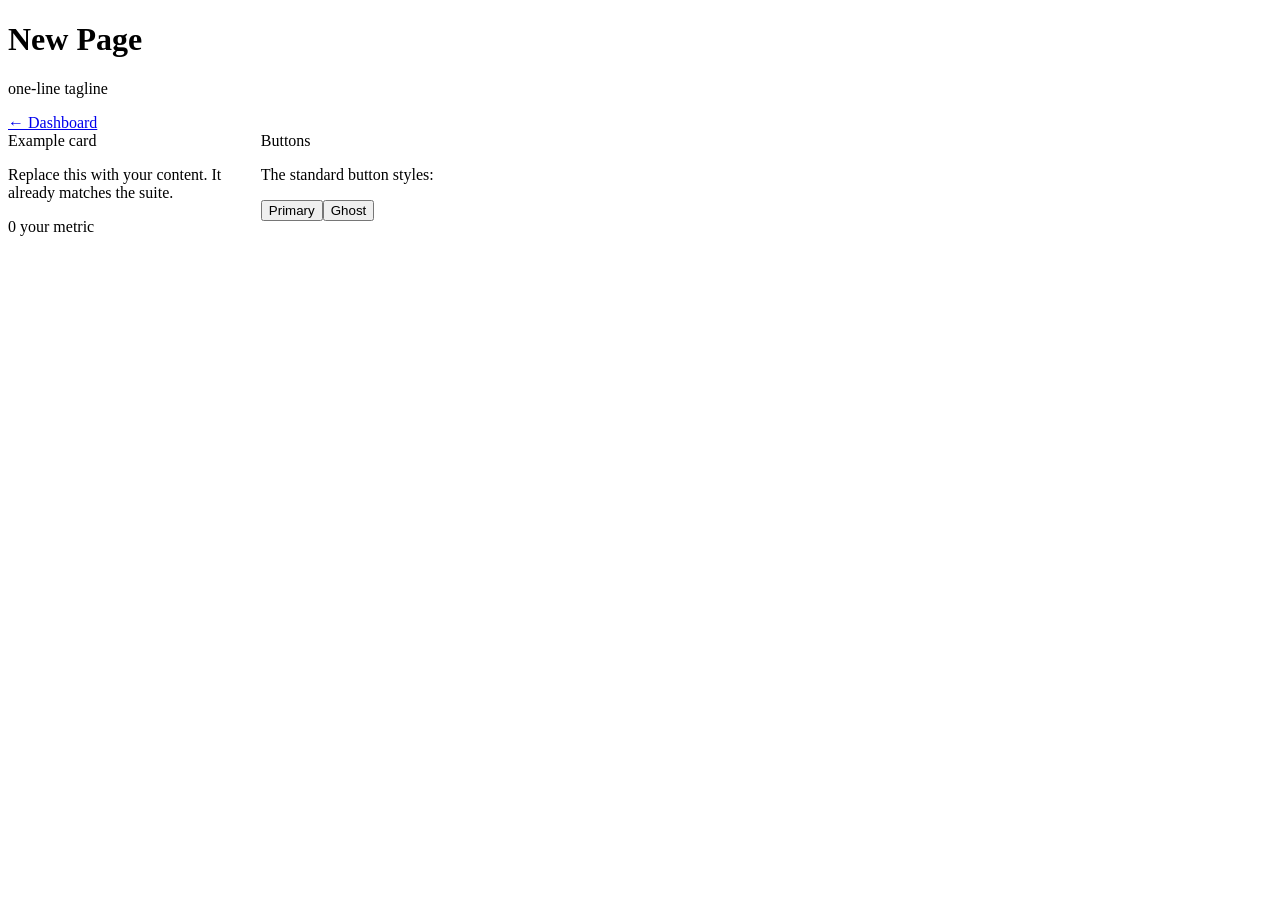
==== _template.html @ 1918a529 "Personalize dashboard and switch AI to OpenAI" ====
<!DOCTYPE html>
<html lang="en">
<head>
<meta charset="UTF-8" />
<meta name="viewport" content="width=device-width, initial-scale=1, viewport-fit=cover" />
<link rel="manifest" href="manifest.webmanifest" />
<meta name="theme-color" content="#0C0C12" />
<meta name="mobile-web-app-capable" content="yes" />
<meta name="apple-mobile-web-app-capable" content="yes" />
<meta name="apple-mobile-web-app-status-bar-style" content="black-translucent" />
<meta name="apple-mobile-web-app-title" content="Patron" />
<link rel="apple-touch-icon" href="apple-touch-icon.png" />
<link rel="icon" type="image/svg+xml" href="icon.svg" />
<link rel="icon" type="image/png" sizes="192x192" href="icon-192.png" />

<!-- 1. CHANGE THE TITLE to your page's name -->
<title>New Page · Dashboard</title>

<!-- Fonts used by the design system (keep as-is) -->
<link rel="preconnect" href="https://fonts.googleapis.com" />
<link rel="preconnect" href="https://fonts.gstatic.com" crossorigin />
<link href="https://fonts.googleapis.com/css2?family=Space+Grotesk:wght@400;500;600;700&family=Hanken+Grotesk:wght@400;500;600;700;800&family=JetBrains+Mono:wght@400;500;600;700&display=swap" rel="stylesheet" />

<!-- Sets the saved theme before paint so there's no flash (keep as-is) -->
<script>try{document.documentElement.setAttribute("data-theme",localStorage.getItem("patron_theme")||"nocturne");}catch(e){document.documentElement.setAttribute("data-theme","nocturne");}</script>

<!-- The shared design system. This one line gives you all the
     colors, fonts, themes, buttons, cards, modals and form styles. -->
<link rel="stylesheet" href="theme.css" />

<!-- Add your page-specific styles here (optional). Always reuse the
     tokens (var(--brand), var(--space-4), etc.) so you stay on-brand. -->
<style>
  /* example: a simple responsive grid for your content cards */
  .grid { display:grid; grid-template-columns: repeat(auto-fill, minmax(220px, 1fr)); gap: var(--space-4); }
</style>
</head>
<body>
<main class="page grain-overlay">
  <div class="shell">

    <!-- HEADER: title on the left, back-link + theme switcher on the right.
         #themeSeg is filled in by theme.js at the bottom of this file. -->
    <header class="header">
      <div>
        <!-- 2. CHANGE the title + subtitle -->
        <h1 class="title">New Page</h1>
        <p class="subtitle">one-line tagline</p>
      </div>
      <div class="headerControls">
        <a class="backLink" href="index.html">← Dashboard</a>
        <span id="themeSeg"></span>
      </div>
    </header>

    <!-- 3. BUILD YOUR PAGE HERE. Use the shared classes:
         .card  .btn .btn-primary .btn-ghost  .fieldInput  etc. -->
    <div class="grid">
      <section class="card">
        <span class="cardName">Example card</span>
        <p class="cardTag">Replace this with your content. It already matches the suite.</p>
        <div class="cardStat">
          <span class="cardStatValue">0</span>
          <span class="cardStatLabel">your metric</span>
        </div>
      </section>

      <section class="card">
        <span class="cardName">Buttons</span>
        <p class="cardTag">The standard button styles:</p>
        <div style="display:flex; gap:var(--space-2); flex-wrap:wrap;">
          <button class="btn btn-primary">Primary</button>
          <button class="btn btn-ghost">Ghost</button>
        </div>
      </section>
    </div>

  </div>
</main>

<!-- Shared theme engine — wires up the switcher + remembers the choice. -->
<script src="theme.js"></script>
<script>
  // Render the theme switcher into the header.
  document.getElementById('themeSeg').innerHTML = Patron.switcherHtml();

  /* ---- Your page's JavaScript goes here. ----
     Tip: persist data the same way the other pages do, with a
     uniquely-named localStorage key, e.g. 'mypage_standalone_v1'. */
</script>
</body>
</html>
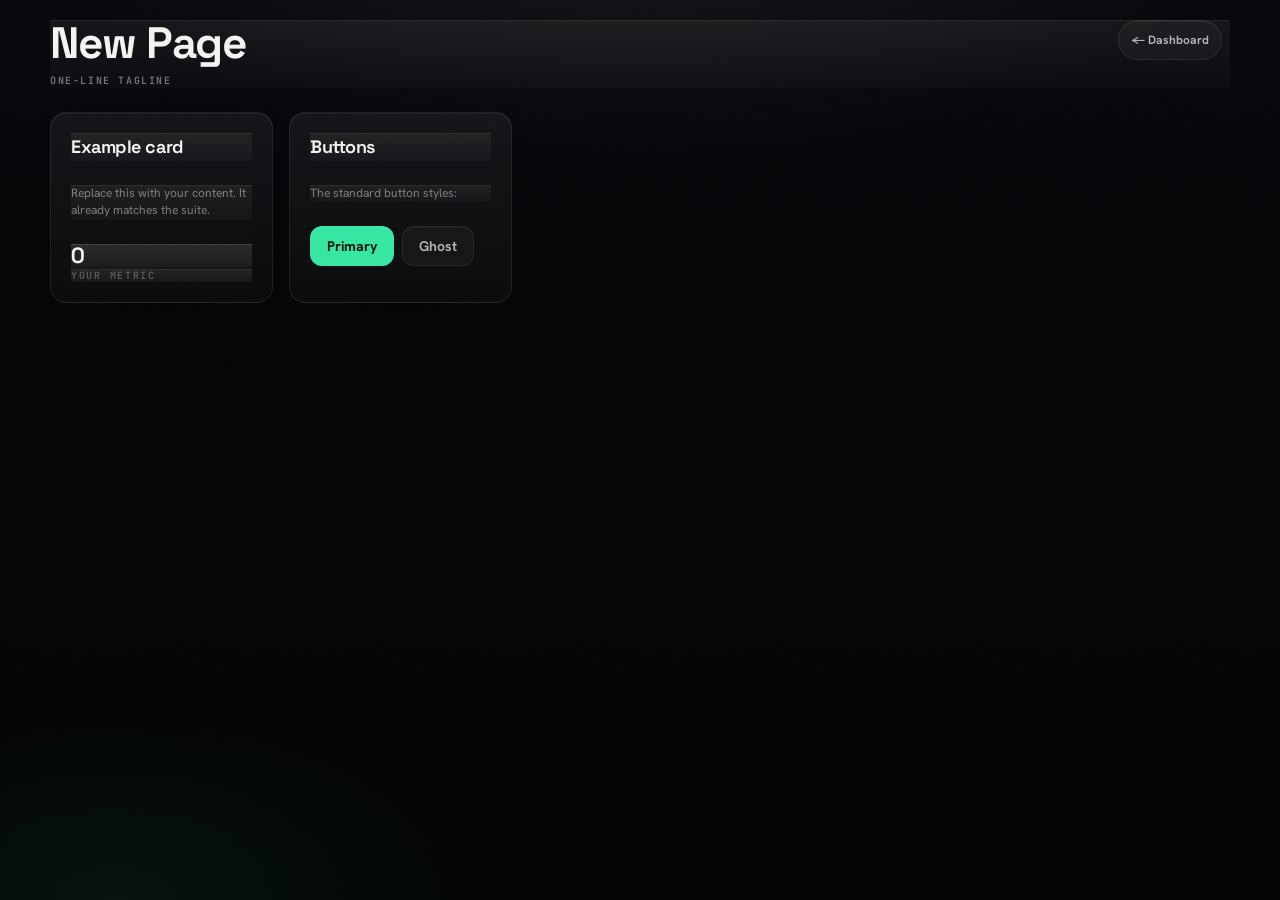
==== commit a7379c20: "Apply cohesive premium dark UI" ====
--- a/_template.html
+++ b/_template.html
@@ -34,6 +34,7 @@
   /* example: a simple responsive grid for your content cards */
   .grid { display:grid; grid-template-columns: repeat(auto-fill, minmax(220px, 1fr)); gap: var(--space-4); }
 </style>
+<link rel="stylesheet" href="fey.css" />
 </head>
 <body>
 <main class="page grain-overlay">
--- a/theme.css
+++ b/theme.css
@@ -0,0 +1,1456 @@
+/* ============================================================
+ * theme.css — Dashboard OS shared design system.
+ *
+ * Phase 1 foundation only: tokens + reusable classes. Existing
+ * page-level CSS can continue to work, because the legacy token and
+ * class names are preserved as aliases where practical.
+ * ============================================================ */
+
+/* ---- Obsidian Atlas tokens: premium near-black OS ---- */
+:root {
+  color-scheme: dark;
+
+  /* Color: backgrounds */
+  --os-bg-0: #050507;
+  --os-bg-1: #08090d;
+  --os-bg-2: #0d0e14;
+  --os-bg-3: #13151c;
+  --os-bg-elevated: rgba(19, 21, 28, 0.92);
+
+  /* Color: glass + surfaces */
+  --os-glass-1: rgba(255, 255, 255, 0.035);
+  --os-glass-2: rgba(255, 255, 255, 0.055);
+  --os-glass-3: rgba(255, 255, 255, 0.078);
+  --os-glass-strong: rgba(255, 255, 255, 0.105);
+  --os-frost: rgba(12, 13, 18, 0.72);
+
+  /* Color: text */
+  --os-text-1: #f4f4f6;
+  --os-text-2: rgba(244, 244, 246, 0.76);
+  --os-text-3: rgba(244, 244, 246, 0.54);
+  --os-text-4: rgba(244, 244, 246, 0.34);
+  --os-text-invert: #08090d;
+
+  /* Color: borders */
+  --os-border-1: rgba(255, 255, 255, 0.075);
+  --os-border-2: rgba(255, 255, 255, 0.13);
+  --os-border-3: rgba(255, 255, 255, 0.19);
+  --os-hairline: rgba(255, 255, 255, 0.055);
+
+  /* Color: accents */
+  --os-accent: #8b7cff;
+  --os-accent-2: #b6abff;
+  --os-accent-3: #4fe3d0;
+  --os-accent-rgb: 139, 124, 255;
+  --os-success: #46e0a8;
+  --os-success-rgb: 70, 224, 168;
+  --os-warning: #f6c85f;
+  --os-warning-rgb: 246, 200, 95;
+  --os-danger: #ff6b8a;
+  --os-danger-rgb: 255, 107, 138;
+  --os-info: #7dd3fc;
+  --os-info-rgb: 125, 211, 252;
+
+  /* Color: semantic soft fields */
+  --os-accent-soft: rgba(var(--os-accent-rgb), 0.14);
+  --os-accent-line: rgba(var(--os-accent-rgb), 0.3);
+  --os-success-soft: rgba(var(--os-success-rgb), 0.11);
+  --os-success-line: rgba(var(--os-success-rgb), 0.26);
+  --os-warning-soft: rgba(var(--os-warning-rgb), 0.105);
+  --os-warning-line: rgba(var(--os-warning-rgb), 0.25);
+  --os-danger-soft: rgba(var(--os-danger-rgb), 0.105);
+  --os-danger-line: rgba(var(--os-danger-rgb), 0.25);
+  --os-info-soft: rgba(var(--os-info-rgb), 0.105);
+  --os-info-line: rgba(var(--os-info-rgb), 0.25);
+
+  /* Restrained gradients */
+  --os-gradient-page:
+    radial-gradient(70% 42% at 78% -8%, rgba(var(--os-accent-rgb), 0.16), transparent 68%),
+    radial-gradient(46% 34% at 12% 100%, rgba(var(--os-success-rgb), 0.07), transparent 72%),
+    linear-gradient(180deg, var(--os-bg-1) 0%, var(--os-bg-0) 100%);
+  --os-gradient-card:
+    linear-gradient(180deg, rgba(255,255,255,0.064), rgba(255,255,255,0.028));
+  --os-gradient-glass:
+    linear-gradient(135deg, rgba(255,255,255,0.085), rgba(255,255,255,0.026) 62%, rgba(var(--os-accent-rgb),0.055));
+  --os-gradient-brand:
+    linear-gradient(135deg, var(--os-accent) 0%, #7f6fff 56%, var(--os-accent-3) 130%);
+  --os-gradient-dock:
+    linear-gradient(180deg, rgba(31, 32, 40, 0.86), rgba(17, 18, 24, 0.76));
+
+  /* Typography */
+  --os-font-display: "Space Grotesk", -apple-system, BlinkMacSystemFont, "Segoe UI", sans-serif;
+  --os-font-ui: "Hanken Grotesk", -apple-system, BlinkMacSystemFont, "Segoe UI", sans-serif;
+  --os-font-mono: "JetBrains Mono", ui-monospace, "SF Mono", Menlo, Consolas, monospace;
+  --os-text-2xs: 0.625rem;
+  --os-text-xs: 0.75rem;
+  --os-text-sm: 0.875rem;
+  --os-text-md: 1rem;
+  --os-text-lg: 1.125rem;
+  --os-text-xl: 1.375rem;
+  --os-text-2xl: 1.75rem;
+  --os-text-3xl: clamp(2rem, 6vw, 2.75rem);
+  --os-text-4xl: clamp(2.6rem, 9vw, 4rem);
+  --os-leading-tight: 1.05;
+  --os-leading-title: 1.12;
+  --os-leading-body: 1.55;
+  --os-tracking-tight: -0.035em;
+  --os-tracking-ui: -0.015em;
+  --os-tracking-caps: 0.16em;
+
+  /* Spacing */
+  --os-space-0: 0;
+  --os-space-1: 0.25rem;
+  --os-space-2: 0.5rem;
+  --os-space-3: 0.75rem;
+  --os-space-4: 1rem;
+  --os-space-5: 1.25rem;
+  --os-space-6: 1.5rem;
+  --os-space-7: 1.75rem;
+  --os-space-8: 2rem;
+  --os-space-10: 2.5rem;
+  --os-space-12: 3rem;
+  --os-space-14: 3.5rem;
+  --os-space-16: 4rem;
+  --os-space-20: 5rem;
+
+  /* Sizing */
+  --os-container-sm: 720px;
+  --os-container-md: 960px;
+  --os-container-lg: 1180px;
+  --os-container-xl: 1360px;
+  --os-touch: 44px;
+  --os-sidebar-w: 248px;
+  --os-dock-h: 64px;
+  --os-bottom-nav-h: 72px;
+
+  /* Radius */
+  --os-radius-xs: 6px;
+  --os-radius-sm: 8px;
+  --os-radius-md: 12px;
+  --os-radius-lg: 16px;
+  --os-radius-xl: 22px;
+  --os-radius-2xl: 28px;
+  --os-radius-pill: 999px;
+
+  /* Borders + shadows */
+  --os-border-width: 1px;
+  --os-shadow-xs: 0 1px 0 rgba(255,255,255,0.045) inset;
+  --os-shadow-sm: 0 1px 0 rgba(255,255,255,0.05) inset, 0 10px 28px -24px rgba(0,0,0,0.75);
+  --os-shadow-md: 0 1px 0 rgba(255,255,255,0.06) inset, 0 18px 44px -28px rgba(0,0,0,0.86);
+  --os-shadow-lg: 0 1px 0 rgba(255,255,255,0.075) inset, 0 28px 80px -38px rgba(0,0,0,0.9);
+  --os-shadow-glow: 0 0 44px -24px rgba(var(--os-accent-rgb), 0.72);
+  --os-shadow-success: 0 0 34px -22px rgba(var(--os-success-rgb), 0.72);
+  --os-ring-focus: 0 0 0 3px rgba(var(--os-accent-rgb), 0.22);
+
+  /* Motion */
+  --os-ease-standard: cubic-bezier(0.2, 0.8, 0.2, 1);
+  --os-ease-out: cubic-bezier(0.16, 1, 0.3, 1);
+  --os-ease-in: cubic-bezier(0.7, 0, 0.84, 0);
+  --os-duration-1: 90ms;
+  --os-duration-2: 140ms;
+  --os-duration-3: 220ms;
+  --os-duration-4: 320ms;
+  --os-duration-5: 520ms;
+
+  /* Layers */
+  --os-z-base: 0;
+  --os-z-raised: 10;
+  --os-z-sticky: 50;
+  --os-z-dock: 70;
+  --os-z-dropdown: 120;
+  --os-z-overlay: 800;
+  --os-z-modal: 900;
+  --os-z-command: 950;
+  --os-z-toast: 1000;
+
+  /* Legacy aliases: keep existing pages alive */
+  --bg: var(--os-bg-1);
+  --bg-elevated: var(--os-bg-3);
+  --surface: var(--os-glass-1);
+  --surface-2: var(--os-glass-2);
+  --fg: var(--os-text-1);
+  --muted: var(--os-text-3);
+  --muted-strong: var(--os-text-2);
+  --border: var(--os-border-1);
+  --border-strong: var(--os-border-2);
+  --brand: var(--os-accent);
+  --brand-2: var(--os-accent-2);
+  --brand-ink: var(--os-text-invert);
+  --brand-soft: var(--os-accent-soft);
+  --brand-line: var(--os-accent-line);
+  --brand-glow: rgba(var(--os-accent-rgb), 0.48);
+  --pos: var(--os-success);
+  --pos-soft: var(--os-success-soft);
+  --pos-line: var(--os-success-line);
+  --neg: var(--os-danger);
+  --neg-soft: var(--os-danger-soft);
+  --neg-line: var(--os-danger-line);
+  --warn: var(--os-warning);
+  --warn-soft: var(--os-warning-soft);
+  --warn-line: var(--os-warning-line);
+  --track: rgba(255, 255, 255, 0.065);
+  --card-shadow: var(--os-shadow-md);
+  --glow-1: rgba(var(--os-accent-rgb), 0.16);
+  --glow-2: rgba(var(--os-success-rgb), 0.07);
+  --grain-opacity: 0.045;
+  --overlay: rgba(3, 4, 8, 0.72);
+  --space-1: var(--os-space-1);
+  --space-2: var(--os-space-2);
+  --space-3: var(--os-space-3);
+  --space-4: var(--os-space-4);
+  --space-5: var(--os-space-5);
+  --space-6: var(--os-space-6);
+  --space-8: var(--os-space-8);
+  --space-10: var(--os-space-10);
+  --space-12: var(--os-space-12);
+  --space-16: var(--os-space-16);
+  --radius-sm: var(--os-radius-sm);
+  --radius-md: var(--os-radius-md);
+  --radius-lg: var(--os-radius-lg);
+  --radius-pill: var(--os-radius-pill);
+  --text-xs: var(--os-text-xs);
+  --text-sm: var(--os-text-sm);
+  --text-base: var(--os-text-md);
+  --text-lg: var(--os-text-lg);
+  --text-xl: var(--os-text-xl);
+  --text-2xl: var(--os-text-2xl);
+  --text-3xl: var(--os-text-3xl);
+  --ease: var(--os-ease-standard);
+  --ease-premium: var(--os-ease-out);
+  --duration-fast: var(--os-duration-1);
+  --duration: var(--os-duration-3);
+  --font-display: var(--os-font-display);
+  --font-ui: var(--os-font-ui);
+  --font-mono: var(--os-font-mono);
+}
+
+[data-theme="aurora"] {
+  color-scheme: dark;
+  --os-bg-0: #05060b;
+  --os-bg-1: #080913;
+  --os-bg-2: #10111a;
+  --os-bg-3: #151725;
+  --os-accent: #8b7bff;
+  --os-accent-2: #b9abff;
+  --os-accent-3: #4fe3d0;
+  --os-accent-rgb: 139, 123, 255;
+  --os-success: #4fe3d0;
+  --os-success-rgb: 79, 227, 208;
+  --os-warning: #ffc65c;
+  --os-warning-rgb: 255, 198, 92;
+  --os-danger: #ff6fa5;
+  --os-danger-rgb: 255, 111, 165;
+  --os-glass-1: rgba(150, 160, 255, 0.045);
+  --os-glass-2: rgba(150, 160, 255, 0.075);
+  --os-glass-3: rgba(150, 160, 255, 0.105);
+  --os-border-1: rgba(150, 160, 255, 0.105);
+  --os-border-2: rgba(150, 160, 255, 0.18);
+  --os-border-3: rgba(150, 160, 255, 0.26);
+}
+
+[data-theme="daylight"] {
+  color-scheme: light;
+  --os-bg-0: #f4f3fa;
+  --os-bg-1: #f7f6fb;
+  --os-bg-2: #ffffff;
+  --os-bg-3: #ffffff;
+  --os-bg-elevated: rgba(255,255,255,0.94);
+  --os-glass-1: rgba(255,255,255,0.78);
+  --os-glass-2: rgba(255,255,255,0.88);
+  --os-glass-3: #ffffff;
+  --os-glass-strong: #ffffff;
+  --os-frost: rgba(255,255,255,0.84);
+  --os-text-1: #171622;
+  --os-text-2: rgba(23, 22, 34, 0.76);
+  --os-text-3: rgba(23, 22, 34, 0.58);
+  --os-text-4: rgba(23, 22, 34, 0.38);
+  --os-text-invert: #ffffff;
+  --os-border-1: rgba(23, 22, 60, 0.1);
+  --os-border-2: rgba(23, 22, 60, 0.16);
+  --os-border-3: rgba(23, 22, 60, 0.23);
+  --os-hairline: rgba(23, 22, 60, 0.08);
+  --os-accent: #6a45ff;
+  --os-accent-2: #8e6bff;
+  --os-accent-rgb: 106, 69, 255;
+  --os-success: #0e9e64;
+  --os-success-rgb: 14, 158, 100;
+  --os-warning: #b4690e;
+  --os-warning-rgb: 180, 105, 14;
+  --os-danger: #e11d63;
+  --os-danger-rgb: 225, 29, 99;
+  --os-gradient-page:
+    radial-gradient(70% 42% at 78% -8%, rgba(var(--os-accent-rgb), 0.09), transparent 68%),
+    radial-gradient(46% 34% at 12% 100%, rgba(var(--os-success-rgb), 0.05), transparent 72%),
+    linear-gradient(180deg, var(--os-bg-1) 0%, var(--os-bg-0) 100%);
+  --os-shadow-sm: 0 1px 2px rgba(23,22,60,0.04), 0 12px 30px -28px rgba(23,22,60,0.22);
+  --os-shadow-md: 0 1px 2px rgba(23,22,60,0.055), 0 18px 44px -32px rgba(23,22,60,0.26);
+  --os-shadow-lg: 0 1px 2px rgba(23,22,60,0.07), 0 28px 80px -42px rgba(23,22,60,0.32);
+  --grain-opacity: 0.018;
+  --overlay: rgba(20, 19, 35, 0.42);
+}
+
+/* ---- Base reset + page shell ---- */
+*,
+*::before,
+*::after { box-sizing: border-box; }
+
+html,
+body { margin: 0; padding: 0; min-height: 100%; }
+
+html {
+  -webkit-text-size-adjust: 100%;
+  text-size-adjust: 100%;
+  scroll-behavior: smooth;
+}
+
+body {
+  min-height: 100dvh;
+  overflow-x: hidden;
+  background: var(--os-gradient-page);
+  color: var(--os-text-1);
+  font-family: var(--os-font-ui);
+  font-size: var(--os-text-md);
+  line-height: var(--os-leading-body);
+  -webkit-font-smoothing: antialiased;
+  -moz-osx-font-smoothing: grayscale;
+  -webkit-tap-highlight-color: transparent;
+}
+
+button,
+input,
+select,
+textarea { font: inherit; }
+
+img,
+video,
+canvas,
+svg { max-width: 100%; }
+
+a { color: inherit; }
+
+:focus-visible {
+  outline: 0;
+  box-shadow: var(--os-ring-focus);
+}
+
+::selection {
+  background: rgba(var(--os-accent-rgb), 0.32);
+  color: var(--os-text-1);
+}
+
+.grain-overlay,
+.os-grain { position: relative; }
+
+.grain-overlay::after,
+.os-grain::after {
+  content: "";
+  position: fixed;
+  inset: 0;
+  z-index: var(--os-z-base);
+  pointer-events: none;
+  opacity: var(--grain-opacity);
+  mix-blend-mode: overlay;
+  background-image: url("data:image/svg+xml;utf8,<svg viewBox='0 0 200 200' xmlns='http://www.w3.org/2000/svg'><filter id='n'><feTurbulence type='fractalNoise' baseFrequency='0.85' numOctaves='2' stitchTiles='stitch'/></filter><rect width='100%25' height='100%25' filter='url(%23n)'/></svg>");
+  background-size: 200px 200px;
+}
+
+.page,
+.os-page {
+  position: relative;
+  min-height: 100dvh;
+  isolation: isolate;
+  color: var(--os-text-1);
+  background: transparent;
+  padding:
+    max(var(--os-space-5), env(safe-area-inset-top))
+    max(var(--os-space-4), env(safe-area-inset-right))
+    calc(var(--os-space-16) + env(safe-area-inset-bottom))
+    max(var(--os-space-4), env(safe-area-inset-left));
+}
+
+.page::before,
+.os-page::before {
+  content: "";
+  position: fixed;
+  inset: 0;
+  z-index: -1;
+  pointer-events: none;
+  background: var(--os-gradient-page);
+}
+
+.shell,
+.os-shell {
+  width: min(100%, var(--os-container-lg));
+  margin-inline: auto;
+}
+
+.os-container-sm { width: min(100%, var(--os-container-sm)); margin-inline: auto; }
+.os-container-md { width: min(100%, var(--os-container-md)); margin-inline: auto; }
+.os-container-lg { width: min(100%, var(--os-container-lg)); margin-inline: auto; }
+.os-container-xl { width: min(100%, var(--os-container-xl)); margin-inline: auto; }
+
+.os-main {
+  display: grid;
+  gap: var(--os-space-5);
+  min-width: 0;
+}
+
+.os-layout {
+  display: grid;
+  grid-template-columns: 1fr;
+  gap: var(--os-space-5);
+  min-height: 100dvh;
+}
+
+@media (min-width: 1024px) {
+  .os-layout.has-sidebar {
+    grid-template-columns: var(--os-sidebar-w) minmax(0, 1fr);
+  }
+}
+
+/* ---- Typography ---- */
+.os-title,
+.title {
+  margin: 0;
+  color: var(--os-text-1);
+  font-family: var(--os-font-display);
+  font-size: var(--os-text-3xl);
+  font-weight: 650;
+  line-height: var(--os-leading-tight);
+  letter-spacing: var(--os-tracking-tight);
+}
+
+.os-title-xl { font-size: var(--os-text-4xl); }
+
+.os-subtitle,
+.subtitle {
+  margin: var(--os-space-2) 0 0;
+  color: var(--os-text-3);
+  font-family: var(--os-font-mono);
+  font-size: var(--os-text-2xs);
+  font-weight: 600;
+  letter-spacing: var(--os-tracking-caps);
+  line-height: 1.4;
+  text-transform: uppercase;
+}
+
+.os-kicker,
+.panelEyebrow,
+.fieldLabel,
+.cardStatLabel {
+  color: var(--os-text-3);
+  font-family: var(--os-font-mono);
+  font-size: var(--os-text-2xs);
+  font-weight: 650;
+  letter-spacing: var(--os-tracking-caps);
+  line-height: 1.3;
+  text-transform: uppercase;
+}
+
+.os-body { color: var(--os-text-2); font-size: var(--os-text-sm); line-height: var(--os-leading-body); }
+.os-muted { color: var(--os-text-3); }
+.os-mono { font-family: var(--os-font-mono); font-variant-numeric: tabular-nums; }
+
+/* ---- Header + status areas ---- */
+.header,
+.os-page-header {
+  display: flex;
+  align-items: flex-start;
+  justify-content: space-between;
+  gap: var(--os-space-4);
+  margin-bottom: var(--os-space-6);
+}
+
+.headerLeft,
+.os-header-main {
+  display: grid;
+  gap: var(--os-space-2);
+  min-width: 0;
+}
+
+.headerControls,
+.headerRight,
+.os-header-actions {
+  display: flex;
+  align-items: center;
+  justify-content: flex-end;
+  gap: var(--os-space-2);
+  flex-wrap: wrap;
+  min-width: 0;
+}
+
+.os-top-status {
+  position: relative;
+  display: flex;
+  align-items: stretch;
+  min-height: 48px;
+  margin: 0 0 var(--os-space-5);
+  overflow: hidden;
+  border: 1px solid var(--os-border-1);
+  border-radius: var(--os-radius-pill);
+  background: var(--os-gradient-dock);
+  box-shadow: var(--os-shadow-md);
+  backdrop-filter: blur(22px) saturate(1.18);
+  -webkit-backdrop-filter: blur(22px) saturate(1.18);
+}
+
+.os-status-lead {
+  display: inline-flex;
+  align-items: center;
+  gap: var(--os-space-2);
+  padding: 0 var(--os-space-4);
+  border-right: 1px solid var(--os-border-1);
+  color: var(--os-text-2);
+  font-family: var(--os-font-mono);
+  font-size: var(--os-text-2xs);
+  font-weight: 650;
+  letter-spacing: var(--os-tracking-caps);
+  text-transform: uppercase;
+  white-space: nowrap;
+}
+
+.os-status-dot {
+  width: 7px;
+  height: 7px;
+  border-radius: 50%;
+  background: var(--os-success);
+  box-shadow: 0 0 12px rgba(var(--os-success-rgb), 0.68);
+}
+
+.os-status-track {
+  display: flex;
+  align-items: center;
+  gap: var(--os-space-5);
+  min-width: 0;
+  padding: 0 var(--os-space-4);
+  overflow: hidden;
+}
+
+/* ---- Navigation ---- */
+.os-sidebar {
+  position: sticky;
+  top: var(--os-space-4);
+  display: none;
+  height: calc(100dvh - var(--os-space-8));
+  padding: var(--os-space-3);
+  border: 1px solid var(--os-border-1);
+  border-radius: var(--os-radius-xl);
+  background: var(--os-frost);
+  box-shadow: var(--os-shadow-md);
+  backdrop-filter: blur(22px) saturate(1.16);
+  -webkit-backdrop-filter: blur(22px) saturate(1.16);
+}
+
+@media (min-width: 1024px) {
+  .os-sidebar { display: flex; flex-direction: column; }
+}
+
+.os-nav-group {
+  display: grid;
+  gap: var(--os-space-1);
+  padding: var(--os-space-2) 0;
+}
+
+.os-nav-label {
+  padding: var(--os-space-2) var(--os-space-3);
+  color: var(--os-text-4);
+  font-family: var(--os-font-mono);
+  font-size: var(--os-text-2xs);
+  letter-spacing: 0.12em;
+  text-transform: uppercase;
+}
+
+.os-nav-item {
+  display: flex;
+  align-items: center;
+  gap: var(--os-space-2);
+  min-height: 36px;
+  padding: 0 var(--os-space-3);
+  border: 1px solid transparent;
+  border-radius: var(--os-radius-md);
+  color: var(--os-text-2);
+  font-size: var(--os-text-sm);
+  text-decoration: none;
+  cursor: pointer;
+  transition:
+    color var(--os-duration-2) var(--os-ease-out),
+    background var(--os-duration-2) var(--os-ease-out),
+    border-color var(--os-duration-2) var(--os-ease-out);
+}
+
+.os-nav-item:hover,
+.os-nav-item.is-active {
+  color: var(--os-text-1);
+  border-color: var(--os-border-1);
+  background: var(--os-glass-2);
+}
+
+.os-floating-dock {
+  position: fixed;
+  left: 50%;
+  bottom: calc(var(--os-space-4) + env(safe-area-inset-bottom));
+  z-index: var(--os-z-dock);
+  display: none;
+  align-items: center;
+  gap: var(--os-space-2);
+  min-height: var(--os-dock-h);
+  padding: var(--os-space-2);
+  border: 1px solid var(--os-border-2);
+  border-radius: var(--os-radius-pill);
+  background: var(--os-gradient-dock);
+  box-shadow: var(--os-shadow-lg);
+  backdrop-filter: blur(24px) saturate(1.18);
+  -webkit-backdrop-filter: blur(24px) saturate(1.18);
+  transform: translateX(-50%);
+}
+
+@media (min-width: 760px) {
+  .os-floating-dock { display: inline-flex; }
+}
+
+.os-dock-item,
+.os-mobile-nav-item {
+  display: inline-grid;
+  place-items: center;
+  min-width: var(--os-touch);
+  min-height: var(--os-touch);
+  border: 1px solid transparent;
+  border-radius: var(--os-radius-pill);
+  color: var(--os-text-3);
+  text-decoration: none;
+  cursor: pointer;
+  transition:
+    color var(--os-duration-2) var(--os-ease-out),
+    background var(--os-duration-2) var(--os-ease-out),
+    border-color var(--os-duration-2) var(--os-ease-out);
+}
+
+.os-dock-item:hover,
+.os-dock-item.is-active,
+.os-mobile-nav-item:hover,
+.os-mobile-nav-item.is-active {
+  color: var(--os-text-1);
+  border-color: var(--os-border-1);
+  background: var(--os-glass-3);
+}
+
+.os-mobile-bottom-nav,
+.tabbar {
+  position: fixed;
+  left: 0;
+  right: 0;
+  bottom: 0;
+  z-index: var(--os-z-dock);
+  display: flex;
+  justify-content: center;
+  padding:
+    var(--os-space-2)
+    max(var(--os-space-3), env(safe-area-inset-right))
+    calc(var(--os-space-2) + env(safe-area-inset-bottom))
+    max(var(--os-space-3), env(safe-area-inset-left));
+  background: linear-gradient(180deg, transparent, rgba(5,5,7,0.82) 38%, rgba(5,5,7,0.96));
+  pointer-events: none;
+}
+
+.os-mobile-bottom-nav-inner,
+.tabbar-inner {
+  pointer-events: auto;
+  display: flex;
+  align-items: center;
+  width: min(100%, 520px);
+  gap: var(--os-space-1);
+  padding: var(--os-space-1);
+  border: 1px solid var(--os-border-2);
+  border-radius: var(--os-radius-xl);
+  background: var(--os-frost);
+  box-shadow: var(--os-shadow-lg);
+  backdrop-filter: blur(24px) saturate(1.18);
+  -webkit-backdrop-filter: blur(24px) saturate(1.18);
+}
+
+@media (min-width: 900px) {
+  .os-mobile-bottom-nav { display: none; }
+}
+
+/* ---- Cards and panels ---- */
+.card,
+.os-card,
+.os-glass-card,
+.os-panel,
+.os-stat-card,
+.os-chart-panel {
+  position: relative;
+  min-width: 0;
+  border: 1px solid var(--os-border-1);
+  border-radius: var(--os-radius-lg);
+  background: var(--os-gradient-card);
+  color: var(--os-text-1);
+  box-shadow: var(--os-shadow-md);
+  overflow: hidden;
+}
+
+.card,
+.os-card {
+  display: flex;
+  flex-direction: column;
+  gap: var(--os-space-3);
+  padding: var(--os-space-5);
+}
+
+.os-glass-card,
+.os-panel {
+  background: var(--os-gradient-glass);
+  backdrop-filter: blur(20px) saturate(1.14);
+  -webkit-backdrop-filter: blur(20px) saturate(1.14);
+}
+
+.os-card::before,
+.os-glass-card::before,
+.os-panel::before,
+.os-stat-card::before,
+.os-chart-panel::before {
+  content: "";
+  position: absolute;
+  inset: 0 0 auto;
+  height: 1px;
+  background: linear-gradient(90deg, transparent, rgba(255,255,255,0.18), transparent);
+  pointer-events: none;
+}
+
+.os-card.is-interactive,
+a.os-card,
+a.card {
+  text-decoration: none;
+  cursor: pointer;
+  transition:
+    border-color var(--os-duration-2) var(--os-ease-out),
+    background var(--os-duration-2) var(--os-ease-out),
+    box-shadow var(--os-duration-2) var(--os-ease-out),
+    transform var(--os-duration-2) var(--os-ease-out);
+}
+
+.os-card.is-interactive:hover,
+a.os-card:hover,
+a.card:hover {
+  border-color: var(--os-accent-line);
+  background: var(--os-glass-2);
+  box-shadow: var(--os-shadow-md), var(--os-shadow-glow);
+  transform: translateY(-1px);
+}
+
+.os-stat-card {
+  display: grid;
+  gap: var(--os-space-2);
+  padding: var(--os-space-4);
+}
+
+.os-stat-value,
+.cardStatValue {
+  color: var(--os-text-1);
+  font-family: var(--os-font-display);
+  font-size: var(--os-text-xl);
+  font-weight: 650;
+  letter-spacing: var(--os-tracking-tight);
+  line-height: 1.05;
+  font-variant-numeric: tabular-nums;
+}
+
+.os-stat-label,
+.cardStatLabel {
+  color: var(--os-text-3);
+  font-family: var(--os-font-mono);
+  font-size: var(--os-text-2xs);
+  letter-spacing: 0.12em;
+  text-transform: uppercase;
+}
+
+.cardName { font-family: var(--os-font-display); font-size: var(--os-text-lg); font-weight: 650; letter-spacing: var(--os-tracking-ui); }
+.cardTag { color: var(--os-text-3); font-size: var(--os-text-xs); line-height: 1.45; }
+.cardStat { display: grid; gap: 2px; margin-top: auto; }
+
+.os-chart-panel {
+  padding: var(--os-space-5);
+  min-height: 240px;
+}
+
+.os-chart-surface {
+  min-height: 160px;
+  border-radius: var(--os-radius-md);
+  background:
+    linear-gradient(var(--os-hairline) 1px, transparent 1px),
+    linear-gradient(90deg, var(--os-hairline) 1px, transparent 1px);
+  background-size: 100% 25%, 12.5% 100%;
+}
+
+/* ---- Sections ---- */
+.os-section { display: grid; gap: var(--os-space-4); }
+
+.sectionEyebrow,
+.os-section-header {
+  display: flex;
+  align-items: center;
+  justify-content: space-between;
+  gap: var(--os-space-3);
+  color: var(--os-text-1);
+  font-family: var(--os-font-display);
+  font-size: var(--os-text-xl);
+  font-weight: 650;
+  letter-spacing: var(--os-tracking-ui);
+}
+
+.os-section-title {
+  display: inline-flex;
+  align-items: center;
+  gap: var(--os-space-2);
+}
+
+.os-section-title::before {
+  content: "";
+  width: 7px;
+  height: 18px;
+  border-radius: var(--os-radius-pill);
+  background: var(--os-accent);
+  box-shadow: 0 0 14px rgba(var(--os-accent-rgb), 0.52);
+}
+
+.os-section-meta,
+.sectionCount {
+  color: var(--os-text-3);
+  font-family: var(--os-font-mono);
+  font-size: var(--os-text-2xs);
+  letter-spacing: 0.11em;
+  text-transform: uppercase;
+}
+
+/* ---- Buttons and controls ---- */
+.btn,
+.os-button,
+.os-icon-button,
+.panelClose,
+.themeBtn,
+.chip,
+.os-chip,
+.tab,
+.os-tab {
+  -webkit-tap-highlight-color: transparent;
+}
+
+.btn,
+.os-button {
+  display: inline-flex;
+  align-items: center;
+  justify-content: center;
+  gap: var(--os-space-2);
+  min-height: 38px;
+  padding: 0 var(--os-space-4);
+  border: 1px solid transparent;
+  border-radius: var(--os-radius-md);
+  background: transparent;
+  color: var(--os-text-1);
+  font-size: var(--os-text-sm);
+  font-weight: 650;
+  line-height: 1;
+  text-decoration: none;
+  white-space: nowrap;
+  cursor: pointer;
+  transition:
+    color var(--os-duration-2) var(--os-ease-out),
+    background var(--os-duration-2) var(--os-ease-out),
+    border-color var(--os-duration-2) var(--os-ease-out),
+    box-shadow var(--os-duration-2) var(--os-ease-out),
+    filter var(--os-duration-2) var(--os-ease-out);
+}
+
+.btn:disabled,
+.os-button:disabled {
+  opacity: 0.45;
+  cursor: not-allowed;
+}
+
+.btn-primary,
+.os-button-primary {
+  color: var(--os-text-invert);
+  background: var(--os-gradient-brand);
+  border-color: rgba(var(--os-accent-rgb), 0.42);
+  box-shadow: 0 0 0 1px rgba(255,255,255,0.08) inset;
+}
+
+.btn-primary:hover:not(:disabled),
+.os-button-primary:hover:not(:disabled) {
+  filter: brightness(1.08);
+  box-shadow: var(--os-shadow-glow);
+}
+
+.btn-ghost,
+.os-button-ghost {
+  color: var(--os-text-2);
+  border-color: var(--os-border-1);
+  background: var(--os-glass-1);
+}
+
+.btn-ghost:hover,
+.os-button-ghost:hover {
+  color: var(--os-text-1);
+  border-color: var(--os-border-2);
+  background: var(--os-glass-2);
+}
+
+.btn-link,
+.os-button-link {
+  min-height: auto;
+  padding: 0;
+  color: var(--os-text-3);
+  background: transparent;
+}
+
+.btn-link:hover,
+.os-button-link:hover { color: var(--os-text-1); }
+
+.os-icon-button,
+.panelClose {
+  display: inline-grid;
+  place-items: center;
+  width: var(--os-touch);
+  height: var(--os-touch);
+  border: 1px solid var(--os-border-1);
+  border-radius: var(--os-radius-md);
+  background: var(--os-glass-1);
+  color: var(--os-text-3);
+  cursor: pointer;
+  transition:
+    color var(--os-duration-2) var(--os-ease-out),
+    background var(--os-duration-2) var(--os-ease-out),
+    border-color var(--os-duration-2) var(--os-ease-out);
+}
+
+.os-icon-button:hover,
+.panelClose:hover {
+  color: var(--os-text-1);
+  border-color: var(--os-border-2);
+  background: var(--os-glass-2);
+}
+
+.back,
+.backLink,
+.os-back {
+  display: inline-flex;
+  align-items: center;
+  gap: var(--os-space-2);
+  min-height: 34px;
+  align-self: flex-start;
+  padding: 0 var(--os-space-3);
+  border: 1px solid var(--os-accent-line);
+  border-radius: var(--os-radius-pill);
+  background: var(--os-accent-soft);
+  color: var(--os-accent-2);
+  font-size: var(--os-text-xs);
+  font-weight: 650;
+  text-decoration: none;
+  cursor: pointer;
+  transition:
+    color var(--os-duration-2) var(--os-ease-out),
+    background var(--os-duration-2) var(--os-ease-out),
+    border-color var(--os-duration-2) var(--os-ease-out);
+}
+
+.back:hover,
+.backLink:hover,
+.os-back:hover {
+  color: var(--os-text-1);
+  border-color: rgba(var(--os-accent-rgb), 0.55);
+  background: rgba(var(--os-accent-rgb), 0.18);
+}
+
+/* ---- Forms ---- */
+.fieldGrid,
+.os-field-grid {
+  display: grid;
+  grid-template-columns: 1fr;
+  gap: var(--os-space-3);
+}
+
+@media (min-width: 620px) {
+  .fieldGrid,
+  .os-field-grid { grid-template-columns: repeat(2, minmax(0, 1fr)); }
+}
+
+.field,
+.os-field {
+  display: grid;
+  gap: var(--os-space-2);
+  min-width: 0;
+}
+
+.fieldFull,
+.os-field-full { grid-column: 1 / -1; }
+
+.fieldInput,
+.os-input,
+.os-select,
+.os-textarea,
+select.os-input,
+textarea.os-input {
+  width: 100%;
+  min-height: var(--os-touch);
+  border: 1px solid var(--os-border-1);
+  border-radius: var(--os-radius-md);
+  background: rgba(0, 0, 0, 0.22);
+  color: var(--os-text-1);
+  padding: 0 var(--os-space-3);
+  font-family: var(--os-font-ui);
+  font-size: max(16px, var(--os-text-sm));
+  outline: 0;
+  transition:
+    border-color var(--os-duration-2) var(--os-ease-out),
+    background var(--os-duration-2) var(--os-ease-out),
+    box-shadow var(--os-duration-2) var(--os-ease-out);
+}
+
+.fieldInput:focus,
+.os-input:focus,
+.os-select:focus,
+.os-textarea:focus {
+  border-color: var(--os-accent-line);
+  background: var(--os-glass-2);
+  box-shadow: var(--os-ring-focus);
+}
+
+.os-textarea,
+textarea.os-input {
+  min-height: 112px;
+  padding-top: var(--os-space-3);
+  padding-bottom: var(--os-space-3);
+  resize: vertical;
+}
+
+.os-select {
+  appearance: none;
+  padding-right: var(--os-space-8);
+  background-image:
+    linear-gradient(45deg, transparent 50%, var(--os-text-3) 50%),
+    linear-gradient(135deg, var(--os-text-3) 50%, transparent 50%);
+  background-position:
+    calc(100% - 18px) 50%,
+    calc(100% - 13px) 50%;
+  background-size: 5px 5px, 5px 5px;
+  background-repeat: no-repeat;
+}
+
+/* ---- Chips, tabs, segments ---- */
+.chip,
+.os-chip {
+  display: inline-flex;
+  align-items: center;
+  gap: var(--os-space-2);
+  min-height: 28px;
+  padding: 0 var(--os-space-3);
+  border: 1px solid var(--os-border-1);
+  border-radius: var(--os-radius-pill);
+  background: var(--os-glass-1);
+  color: var(--os-text-2);
+  font-size: var(--os-text-xs);
+  font-weight: 650;
+  white-space: nowrap;
+}
+
+.os-chip-success { color: var(--os-success); border-color: var(--os-success-line); background: var(--os-success-soft); }
+.os-chip-warning { color: var(--os-warning); border-color: var(--os-warning-line); background: var(--os-warning-soft); }
+.os-chip-danger { color: var(--os-danger); border-color: var(--os-danger-line); background: var(--os-danger-soft); }
+
+.themeSeg,
+.currencySeg,
+.os-tabs,
+.os-segment {
+  display: inline-flex;
+  align-items: center;
+  gap: 2px;
+  padding: 3px;
+  border: 1px solid var(--os-border-1);
+  border-radius: var(--os-radius-pill);
+  background: var(--os-glass-1);
+}
+
+.themeBtn,
+.currencyBtn,
+.tab,
+.os-tab {
+  display: inline-flex;
+  align-items: center;
+  justify-content: center;
+  gap: var(--os-space-2);
+  min-height: 30px;
+  padding: 0 var(--os-space-3);
+  border: 0;
+  border-radius: var(--os-radius-pill);
+  background: transparent;
+  color: var(--os-text-3);
+  font-family: var(--os-font-ui);
+  font-size: var(--os-text-xs);
+  font-weight: 650;
+  text-decoration: none;
+  cursor: pointer;
+  transition:
+    color var(--os-duration-2) var(--os-ease-out),
+    background var(--os-duration-2) var(--os-ease-out);
+}
+
+.themeBtn:hover,
+.currencyBtn:hover,
+.tab:hover,
+.os-tab:hover { color: var(--os-text-2); }
+
+.themeBtnActive,
+.currencyBtnActive,
+.tab.is-active,
+.os-tab.is-active {
+  color: var(--os-text-1);
+  background: var(--os-glass-3);
+}
+
+.themeSwatch {
+  width: 11px;
+  height: 11px;
+  border-radius: 50%;
+  box-shadow: 0 0 0 1px var(--os-border-2) inset;
+  flex-shrink: 0;
+}
+
+.themeBtnActive .themeSwatch {
+  box-shadow: 0 0 0 2px var(--os-bg-1), 0 0 0 3px var(--os-accent);
+}
+
+/* ---- Progress ---- */
+.os-progress {
+  position: relative;
+  width: 100%;
+  height: 8px;
+  overflow: hidden;
+  border-radius: var(--os-radius-pill);
+  background: rgba(255,255,255,0.07);
+}
+
+.os-progress-bar {
+  height: 100%;
+  border-radius: inherit;
+  background: var(--os-gradient-brand);
+  box-shadow: 0 0 18px -8px rgba(var(--os-accent-rgb), 0.95);
+  transition: width var(--os-duration-4) var(--os-ease-out);
+}
+
+.os-ring {
+  --os-ring-value: 0%;
+  --os-ring-size: 120px;
+  --os-ring-width: 10px;
+  width: var(--os-ring-size);
+  height: var(--os-ring-size);
+  border-radius: 50%;
+  background:
+    radial-gradient(circle at center, var(--os-bg-2) 0 56%, transparent 57%),
+    conic-gradient(var(--os-accent) var(--os-ring-value), rgba(255,255,255,0.08) 0);
+  box-shadow: inset 0 0 0 var(--os-ring-width) rgba(255,255,255,0.035), 0 0 26px -18px rgba(var(--os-accent-rgb), 0.9);
+}
+
+/* ---- Modal, sheets, command palette ---- */
+.overlay,
+.os-overlay {
+  position: fixed;
+  inset: 0;
+  z-index: var(--os-z-overlay);
+  display: grid;
+  place-items: center;
+  padding: var(--os-space-4);
+  background: var(--overlay);
+  backdrop-filter: blur(12px);
+  -webkit-backdrop-filter: blur(12px);
+  animation: os-fade var(--os-duration-2) var(--os-ease-out);
+}
+
+.panel,
+.os-modal,
+.os-sheet,
+.os-command {
+  width: min(100%, 520px);
+  border: 1px solid var(--os-border-2);
+  border-radius: var(--os-radius-xl);
+  background: var(--os-bg-elevated);
+  color: var(--os-text-1);
+  box-shadow: var(--os-shadow-lg);
+  backdrop-filter: blur(24px) saturate(1.16);
+  -webkit-backdrop-filter: blur(24px) saturate(1.16);
+  animation: os-rise var(--os-duration-4) var(--os-ease-out);
+}
+
+.panel,
+.os-modal { padding: var(--os-space-6); }
+
+.os-sheet {
+  align-self: end;
+  width: min(100%, 640px);
+  border-radius: var(--os-radius-xl) var(--os-radius-xl) 0 0;
+  padding: var(--os-space-5);
+}
+
+.panelHead,
+.os-modal-header,
+.os-sheet-header {
+  display: flex;
+  align-items: flex-start;
+  justify-content: space-between;
+  gap: var(--os-space-3);
+  margin-bottom: var(--os-space-5);
+}
+
+.panelTitle,
+.os-modal-title {
+  margin: 0;
+  color: var(--os-text-1);
+  font-family: var(--os-font-display);
+  font-size: var(--os-text-2xl);
+  font-weight: 650;
+  letter-spacing: var(--os-tracking-tight);
+  line-height: var(--os-leading-title);
+}
+
+.panelActions,
+.os-modal-actions {
+  display: flex;
+  align-items: center;
+  justify-content: flex-end;
+  gap: var(--os-space-2);
+  margin-top: var(--os-space-6);
+}
+
+.panelActions .spacer { margin-right: auto; }
+
+.panelNote,
+.os-note {
+  margin: var(--os-space-4) 0 0;
+  padding: var(--os-space-3) var(--os-space-4);
+  border-left: 2px solid var(--os-accent-line);
+  border-radius: 0 var(--os-radius-sm) var(--os-radius-sm) 0;
+  background: var(--os-accent-soft);
+  color: var(--os-text-2);
+  font-size: var(--os-text-xs);
+  line-height: 1.55;
+}
+
+.os-command {
+  z-index: var(--os-z-command);
+  width: min(720px, 100%);
+  overflow: hidden;
+}
+
+.os-command-input {
+  width: 100%;
+  min-height: 58px;
+  border: 0;
+  border-bottom: 1px solid var(--os-border-1);
+  background: transparent;
+  color: var(--os-text-1);
+  padding: 0 var(--os-space-5);
+  font-size: var(--os-text-lg);
+  outline: 0;
+}
+
+.os-command-list {
+  max-height: min(460px, 62dvh);
+  overflow: auto;
+  padding: var(--os-space-2);
+}
+
+.os-command-item {
+  display: flex;
+  align-items: center;
+  justify-content: space-between;
+  gap: var(--os-space-3);
+  min-height: 46px;
+  padding: 0 var(--os-space-3);
+  border-radius: var(--os-radius-md);
+  color: var(--os-text-2);
+  cursor: pointer;
+}
+
+.os-command-item:hover,
+.os-command-item.is-active {
+  color: var(--os-text-1);
+  background: var(--os-glass-2);
+}
+
+/* ---- Empty states, toast, sync ---- */
+.os-empty-state {
+  display: grid;
+  place-items: center;
+  gap: var(--os-space-3);
+  min-height: 160px;
+  padding: var(--os-space-6);
+  border: 1px dashed var(--os-border-2);
+  border-radius: var(--os-radius-lg);
+  background: rgba(255,255,255,0.018);
+  color: var(--os-text-3);
+  text-align: center;
+}
+
+.os-empty-title {
+  color: var(--os-text-1);
+  font-family: var(--os-font-display);
+  font-size: var(--os-text-lg);
+  font-weight: 650;
+  letter-spacing: var(--os-tracking-ui);
+}
+
+.os-toast {
+  position: fixed;
+  right: max(var(--os-space-4), env(safe-area-inset-right));
+  bottom: calc(var(--os-space-4) + env(safe-area-inset-bottom));
+  z-index: var(--os-z-toast);
+  display: flex;
+  align-items: center;
+  gap: var(--os-space-2);
+  max-width: min(420px, calc(100vw - var(--os-space-8)));
+  min-height: 44px;
+  padding: 0 var(--os-space-4);
+  border: 1px solid var(--os-border-2);
+  border-radius: var(--os-radius-pill);
+  background: var(--os-bg-elevated);
+  color: var(--os-text-1);
+  box-shadow: var(--os-shadow-lg);
+  backdrop-filter: blur(20px);
+  -webkit-backdrop-filter: blur(20px);
+}
+
+.os-sync-status {
+  display: inline-flex;
+  align-items: center;
+  gap: var(--os-space-2);
+  min-height: 34px;
+  padding: 0 var(--os-space-3);
+  border: 1px solid var(--os-success-line);
+  border-radius: var(--os-radius-pill);
+  background: var(--os-success-soft);
+  color: var(--os-success);
+  font-size: var(--os-text-xs);
+  font-weight: 750;
+}
+
+.os-sync-status::before {
+  content: "";
+  width: 6px;
+  height: 6px;
+  border-radius: 50%;
+  background: currentColor;
+  box-shadow: 0 0 10px currentColor;
+}
+
+.os-sync-status[data-state="syncing"] {
+  color: var(--os-info);
+  border-color: var(--os-info-line);
+  background: var(--os-info-soft);
+}
+
+.os-sync-status[data-state="offline"],
+.os-sync-status[data-state="local"] {
+  color: var(--os-warning);
+  border-color: var(--os-warning-line);
+  background: var(--os-warning-soft);
+}
+
+.os-sync-status[data-state="error"] {
+  color: var(--os-danger);
+  border-color: var(--os-danger-line);
+  background: var(--os-danger-soft);
+}
+
+/* ---- State + motion helpers ---- */
+.os-row {
+  display: flex;
+  align-items: center;
+  gap: var(--os-space-3);
+  min-width: 0;
+}
+
+.os-stack { display: grid; gap: var(--os-space-4); }
+.os-grid { display: grid; grid-template-columns: 1fr; gap: var(--os-space-4); }
+
+@media (min-width: 720px) {
+  .os-grid-2 { grid-template-columns: repeat(2, minmax(0, 1fr)); }
+  .os-grid-3 { grid-template-columns: repeat(3, minmax(0, 1fr)); }
+  .os-grid-4 { grid-template-columns: repeat(4, minmax(0, 1fr)); }
+}
+
+.os-skeleton {
+  position: relative;
+  overflow: hidden;
+  color: transparent;
+  background: var(--os-glass-2);
+  border-radius: var(--os-radius-sm);
+}
+
+.os-skeleton::after {
+  content: "";
+  position: absolute;
+  inset: 0;
+  transform: translateX(-100%);
+  background: linear-gradient(90deg, transparent, rgba(255,255,255,0.08), transparent);
+  animation: os-shimmer 1.4s linear infinite;
+}
+
+@keyframes os-fade {
+  from { opacity: 0; }
+  to { opacity: 1; }
+}
+
+@keyframes os-rise {
+  from { opacity: 0; transform: translateY(12px) scale(0.985); }
+  to { opacity: 1; transform: none; }
+}
+
+@keyframes os-shimmer {
+  to { transform: translateX(100%); }
+}
+
+@media (max-width: 640px) {
+  .header,
+  .os-page-header {
+    display: grid;
+    gap: var(--os-space-3);
+    margin-bottom: var(--os-space-5);
+  }
+
+  .headerControls,
+  .headerRight,
+  .os-header-actions {
+    justify-content: flex-start;
+  }
+
+  .os-top-status {
+    border-radius: var(--os-radius-xl);
+    overflow-x: auto;
+  }
+
+  .os-status-track {
+    overflow: visible;
+  }
+}
+
+@media (max-width: 480px) {
+  input,
+  select,
+  textarea { font-size: 16px !important; }
+
+  .page,
+  .os-page {
+    padding-left: max(var(--os-space-4), env(safe-area-inset-left));
+    padding-right: max(var(--os-space-4), env(safe-area-inset-right));
+  }
+}
+
+@media (prefers-reduced-motion: reduce) {
+  *,
+  *::before,
+  *::after {
+    animation-duration: 0.001ms !important;
+    animation-iteration-count: 1 !important;
+    scroll-behavior: auto !important;
+    transition-duration: 0.001ms !important;
+  }
+}
--- a/fey.css
+++ b/fey.css
@@ -0,0 +1,532 @@
+/* ============================================================
+ * fey.css — cohesive premium dark interface layer.
+ *
+ * Loaded after each page's legacy inline CSS so the whole app shares
+ * one dark/glass/data-rich language without changing app logic.
+ * ============================================================ */
+
+:root,
+[data-theme="nocturne"],
+[data-theme="aurora"],
+[data-theme="daylight"] {
+  color-scheme: dark;
+  --os-bg-0: #020304;
+  --os-bg-1: #050607;
+  --os-bg-2: #0b0c0e;
+  --os-bg-3: #111216;
+  --os-bg-elevated: rgba(14, 15, 18, 0.94);
+  --os-glass-1: rgba(255, 255, 255, 0.028);
+  --os-glass-2: rgba(255, 255, 255, 0.045);
+  --os-glass-3: rgba(255, 255, 255, 0.072);
+  --os-glass-strong: rgba(255, 255, 255, 0.11);
+  --os-frost: rgba(8, 9, 11, 0.76);
+  --os-text-1: #f3f4f1;
+  --os-text-2: rgba(243, 244, 241, 0.72);
+  --os-text-3: rgba(243, 244, 241, 0.46);
+  --os-text-4: rgba(243, 244, 241, 0.28);
+  --os-text-invert: #050607;
+  --os-border-1: rgba(255, 255, 255, 0.075);
+  --os-border-2: rgba(255, 255, 255, 0.13);
+  --os-border-3: rgba(255, 255, 255, 0.2);
+  --os-hairline: rgba(255, 255, 255, 0.055);
+  --os-accent: #d7d9d3;
+  --os-accent-2: #eef0ea;
+  --os-accent-3: #37e6a2;
+  --os-accent-rgb: 215, 217, 211;
+  --os-success: #37e6a2;
+  --os-success-rgb: 55, 230, 162;
+  --os-warning: #d9b45f;
+  --os-warning-rgb: 217, 180, 95;
+  --os-danger: #ff6d87;
+  --os-danger-rgb: 255, 109, 135;
+  --os-info: #8fb7ff;
+  --os-info-rgb: 143, 183, 255;
+  --os-accent-soft: rgba(255, 255, 255, 0.07);
+  --os-accent-line: rgba(255, 255, 255, 0.18);
+  --os-success-soft: rgba(var(--os-success-rgb), 0.115);
+  --os-success-line: rgba(var(--os-success-rgb), 0.34);
+  --os-warning-soft: rgba(var(--os-warning-rgb), 0.11);
+  --os-warning-line: rgba(var(--os-warning-rgb), 0.28);
+  --os-danger-soft: rgba(var(--os-danger-rgb), 0.105);
+  --os-danger-line: rgba(var(--os-danger-rgb), 0.26);
+  --os-gradient-page:
+    radial-gradient(80% 52% at 50% -16%, rgba(255,255,255,0.075), transparent 64%),
+    radial-gradient(42% 30% at 9% 100%, rgba(var(--os-success-rgb),0.07), transparent 68%),
+    linear-gradient(180deg, #07080b 0%, #020304 100%);
+  --os-gradient-card:
+    linear-gradient(180deg, rgba(255,255,255,0.06), rgba(255,255,255,0.022));
+  --os-gradient-glass:
+    linear-gradient(140deg, rgba(255,255,255,0.085), rgba(255,255,255,0.025) 62%, rgba(var(--os-success-rgb),0.045));
+  --os-gradient-brand:
+    linear-gradient(135deg, #eff2eb 0%, #c4cbc0 45%, #37e6a2 130%);
+  --os-gradient-dock:
+    linear-gradient(180deg, rgba(36,37,42,0.84), rgba(13,14,17,0.78));
+  --os-shadow-sm: 0 1px 0 rgba(255,255,255,0.045) inset, 0 18px 44px -36px rgba(0,0,0,0.9);
+  --os-shadow-md: 0 1px 0 rgba(255,255,255,0.06) inset, 0 30px 76px -52px rgba(0,0,0,0.96);
+  --os-shadow-lg: 0 1px 0 rgba(255,255,255,0.08) inset, 0 56px 120px -74px rgba(0,0,0,1);
+  --os-shadow-glow: 0 0 52px -34px rgba(var(--os-success-rgb), 0.75);
+  --os-ring-focus: 0 0 0 3px rgba(var(--os-success-rgb), 0.22);
+  --bg: var(--os-bg-1);
+  --bg-elevated: var(--os-bg-3);
+  --surface: var(--os-glass-1);
+  --surface-2: var(--os-glass-2);
+  --fg: var(--os-text-1);
+  --muted: var(--os-text-3);
+  --muted-strong: var(--os-text-2);
+  --border: var(--os-border-1);
+  --border-strong: var(--os-border-2);
+  --brand: var(--os-accent);
+  --brand-2: var(--os-accent-2);
+  --brand-ink: var(--os-text-invert);
+  --brand-soft: var(--os-accent-soft);
+  --brand-line: var(--os-accent-line);
+  --brand-glow: rgba(var(--os-success-rgb), 0.28);
+  --pos: var(--os-success);
+  --pos-soft: var(--os-success-soft);
+  --pos-line: var(--os-success-line);
+  --warn: var(--os-warning);
+  --warn-soft: var(--os-warning-soft);
+  --warn-line: var(--os-warning-line);
+  --neg: var(--os-danger);
+  --neg-soft: var(--os-danger-soft);
+  --neg-line: var(--os-danger-line);
+  --track: rgba(255, 255, 255, 0.075);
+  --card-shadow: var(--os-shadow-md);
+  --glow-1: rgba(255, 255, 255, 0.075);
+  --glow-2: rgba(var(--os-success-rgb), 0.06);
+  --overlay: rgba(2, 3, 4, 0.78);
+}
+
+html {
+  background: #020304;
+}
+
+body {
+  background: #020304 !important;
+  color: var(--os-text-1) !important;
+}
+
+body::before {
+  content: "";
+  position: fixed;
+  inset: 0;
+  z-index: -2;
+  pointer-events: none;
+  background: var(--os-gradient-page);
+}
+
+body::after {
+  content: "";
+  position: fixed;
+  inset: 0;
+  z-index: -1;
+  pointer-events: none;
+  opacity: 0.28;
+  background-image:
+    linear-gradient(rgba(255,255,255,0.022) 1px, transparent 1px),
+    linear-gradient(90deg, rgba(255,255,255,0.018) 1px, transparent 1px);
+  background-size: 44px 44px;
+  mask-image: linear-gradient(180deg, transparent 0%, #000 22%, transparent 100%);
+}
+
+.page,
+.os-page,
+main.page {
+  background: transparent !important;
+  color: var(--os-text-1) !important;
+}
+
+.shell,
+.os-shell {
+  max-width: min(1180px, calc(100vw - 32px));
+}
+
+.header,
+.pageHeader,
+.topbar,
+.hero,
+.heroGrid,
+.section,
+.card,
+.heroCard,
+.chartCard,
+.panel,
+.panelCard,
+.empty,
+.emptyState,
+.addCard,
+.importTrigger,
+.dropZone,
+.stats,
+.stat,
+.statCard,
+.metricCard,
+.os-card,
+.os-glass-card,
+.os-stat-card,
+.os-chart-panel,
+.po-sub-section,
+.po-stat-box,
+.po-modal,
+.wt-viewer,
+.settingCard,
+.settingsCard,
+.accountCard,
+.listCard,
+.rowCard,
+[class*="Card"],
+[class*="card"] {
+  border-color: var(--os-border-1) !important;
+  background: var(--os-gradient-card) !important;
+  box-shadow: var(--os-shadow-md) !important;
+}
+
+.card,
+.os-card,
+.launcher-card,
+.snapshot-card,
+.addCard,
+.importTrigger,
+.accountCard,
+.rowCard,
+a[class*="card"],
+a[class*="Card"] {
+  transition:
+    border-color var(--os-duration-2) var(--os-ease-out),
+    background var(--os-duration-2) var(--os-ease-out),
+    box-shadow var(--os-duration-2) var(--os-ease-out),
+    transform var(--os-duration-2) var(--os-ease-out) !important;
+}
+
+.card:hover,
+.os-card:hover,
+.launcher-card:hover,
+.snapshot-card:hover,
+.addCard:hover,
+.importTrigger:hover,
+a[class*="card"]:hover,
+a[class*="Card"]:hover {
+  border-color: var(--os-border-3) !important;
+  background: var(--os-gradient-glass) !important;
+  box-shadow: var(--os-shadow-lg), var(--os-shadow-glow) !important;
+  transform: translateY(-1px);
+}
+
+.title,
+.serifTitle,
+h1,
+h2,
+h3,
+.sectionTitle,
+.os-section-title,
+.cardName,
+.panelTitle,
+.po-sub-title {
+  color: var(--os-text-1) !important;
+  letter-spacing: -0.025em;
+}
+
+.subtitle,
+.heroSub,
+.cardTag,
+.emptyText,
+.emptyBody,
+.sectionCount,
+.setHint,
+.setupNote,
+.panelNote,
+.snapshot-body,
+p {
+  color: var(--os-text-3);
+}
+
+.eyebrow,
+.heroEyebrow,
+.sectionEyebrow,
+.fieldLabel,
+.chartLabel,
+.mini-label,
+.cardStatLabel,
+.panelEyebrow,
+.os-kicker,
+.nwHeroLabel,
+.setLabel,
+.po-stat-label,
+.po-unit,
+.remindersLabel {
+  color: var(--os-text-4) !important;
+  letter-spacing: 0.17em !important;
+}
+
+.eyebrowMark,
+.heroEyebrowMark,
+.tickerPulse,
+.os-status-dot,
+.legendDot,
+.dropIcon,
+.po-accent {
+  background: var(--os-success) !important;
+  box-shadow: 0 0 18px -4px rgba(var(--os-success-rgb), 0.7) !important;
+}
+
+.btn,
+.os-button,
+button,
+.quickAddBtn,
+.iconBtn,
+.panelClose,
+.back,
+.backLink,
+.backArrow,
+.po-btn-primary,
+.po-btn-secondary,
+.wt-viewer-btn,
+.viewerBtn {
+  min-height: 40px;
+  border-color: var(--os-border-1) !important;
+  background: rgba(255,255,255,0.035) !important;
+  color: var(--os-text-2) !important;
+  box-shadow: 0 1px 0 rgba(255,255,255,0.035) inset !important;
+}
+
+.btn:hover,
+.os-button:hover,
+button:hover,
+.quickAddBtn:hover,
+.iconBtn:hover,
+.panelClose:hover,
+.back:hover,
+.backLink:hover,
+.po-btn-secondary:hover {
+  border-color: var(--os-border-3) !important;
+  color: var(--os-text-1) !important;
+  background: rgba(255,255,255,0.07) !important;
+}
+
+.btn-primary,
+.os-button-primary,
+.quickAddBtn,
+.po-btn-primary,
+#csSave {
+  border-color: rgba(var(--os-success-rgb), 0.4) !important;
+  background: var(--os-success) !important;
+  color: #03110b !important;
+  font-weight: 700 !important;
+}
+
+.btn-ghost,
+.os-button-ghost,
+.btn-link,
+.os-button-link {
+  background: rgba(255,255,255,0.035) !important;
+  color: var(--os-text-2) !important;
+}
+
+input,
+select,
+textarea,
+.fieldInput,
+.os-input,
+.os-select,
+.os-textarea,
+.quickAddInput,
+.input,
+.select,
+.inlineEditInput,
+.tunerInput,
+.po-field input,
+.po-field select {
+  border-color: var(--os-border-1) !important;
+  background: rgba(255,255,255,0.035) !important;
+  color: var(--os-text-1) !important;
+  box-shadow: 0 1px 0 rgba(255,255,255,0.03) inset !important;
+}
+
+input:focus,
+select:focus,
+textarea:focus,
+.fieldInput:focus,
+.quickAddInput:focus,
+.input:focus,
+.select:focus,
+.inlineEditInput:focus,
+.tunerInput:focus {
+  border-color: rgba(var(--os-success-rgb), 0.5) !important;
+  box-shadow: var(--os-ring-focus) !important;
+  outline: none !important;
+}
+
+.themeSeg,
+.currencySeg,
+.seg,
+.tabs,
+.tabbar,
+.os-tabs,
+.os-segment,
+.po-modal-seg {
+  border-color: var(--os-border-1) !important;
+  background: rgba(255,255,255,0.035) !important;
+  box-shadow: 0 1px 0 rgba(255,255,255,0.04) inset, 0 24px 70px -50px rgba(0,0,0,0.95) !important;
+}
+
+.themeBtn,
+.currencyBtn,
+.tab,
+.segBtn,
+.ordPill,
+.po-reps-pill,
+.os-tab,
+.os-chip {
+  color: var(--os-text-3) !important;
+}
+
+.themeBtnActive,
+.currencyBtnActive,
+.tab.active,
+.tab.is-active,
+.segBtn.active,
+.segBtn.is-active,
+.po-reps-pill.active,
+.os-tab.is-active {
+  border-color: rgba(var(--os-success-rgb), 0.36) !important;
+  background: rgba(var(--os-success-rgb), 0.16) !important;
+  color: var(--os-text-1) !important;
+}
+
+.themeBtnActive .themeSwatch {
+  box-shadow: 0 0 0 2px #050607, 0 0 0 3px var(--os-success) !important;
+}
+
+.chartGrid,
+.chart,
+svg {
+  color: var(--os-success);
+}
+
+.chartDelta,
+.tiDelta,
+.pos,
+.good,
+[data-tone="good"] {
+  color: var(--os-success) !important;
+}
+
+.warn,
+[data-tone="watch"] {
+  color: var(--os-warning) !important;
+}
+
+.neg,
+.low,
+[data-tone="low"] {
+  color: var(--os-danger) !important;
+}
+
+.overlay,
+.os-overlay,
+#csOverlay {
+  background: rgba(2,3,4,0.78) !important;
+  backdrop-filter: blur(18px) !important;
+  -webkit-backdrop-filter: blur(18px) !important;
+}
+
+.panel,
+.os-modal,
+.os-sheet,
+#csCard {
+  border-color: var(--os-border-2) !important;
+  background: rgba(12,13,16,0.96) !important;
+  box-shadow: 0 1px 0 rgba(255,255,255,0.06) inset, 0 44px 120px -48px rgba(0,0,0,1) !important;
+}
+
+.empty,
+.emptyState,
+.os-empty-state,
+.dropZone {
+  border-style: dashed !important;
+  color: var(--os-text-3) !important;
+}
+
+#csBtn {
+  border-color: var(--os-border-2) !important;
+  background: rgba(22,23,28,0.76) !important;
+  color: var(--os-text-2) !important;
+  box-shadow: 0 1px 0 rgba(255,255,255,0.06) inset, 0 24px 70px -44px rgba(0,0,0,1) !important;
+}
+
+#csBtn[data-on="1"] {
+  color: var(--os-success) !important;
+  border-color: var(--os-success-line) !important;
+  background: var(--os-success-soft) !important;
+}
+
+@media (max-width: 760px) {
+  .shell,
+  .os-shell {
+    max-width: calc(100vw - 24px);
+  }
+
+  .header,
+  .pageHeader,
+  .topbar {
+    gap: var(--os-space-4) !important;
+    max-width: 100% !important;
+  }
+
+  .headerRight,
+  .headerControls,
+  .themeSeg,
+  .currencySeg {
+    max-width: 100% !important;
+    flex-wrap: wrap !important;
+  }
+
+  .themeSeg,
+  .currencySeg {
+    overflow-x: auto !important;
+    justify-content: flex-start !important;
+  }
+
+  .card,
+  .section,
+  .panel,
+  .heroCard,
+  .chartCard,
+  .os-card,
+  .os-glass-card,
+  .po-sub-section {
+    border-radius: var(--os-radius-lg) !important;
+  }
+
+  .accountCard,
+  .accountHead,
+  .accountList,
+  .quickAdd,
+  .holdingsFooter {
+    width: 100% !important;
+    max-width: 100% !important;
+    min-width: 0 !important;
+  }
+
+  .accountsGrid,
+  .accountsWrap,
+  .financeGrid {
+    grid-template-columns: 1fr !important;
+    width: 100% !important;
+    max-width: 100% !important;
+  }
+
+  .quickAdd {
+    grid-template-columns: minmax(0, 1fr) minmax(84px, 0.35fr) 44px !important;
+  }
+}
+
+@media (prefers-reduced-motion: reduce) {
+  *,
+  *::before,
+  *::after {
+    transition-duration: 1ms !important;
+    animation-duration: 1ms !important;
+    animation-iteration-count: 1 !important;
+  }
+}
